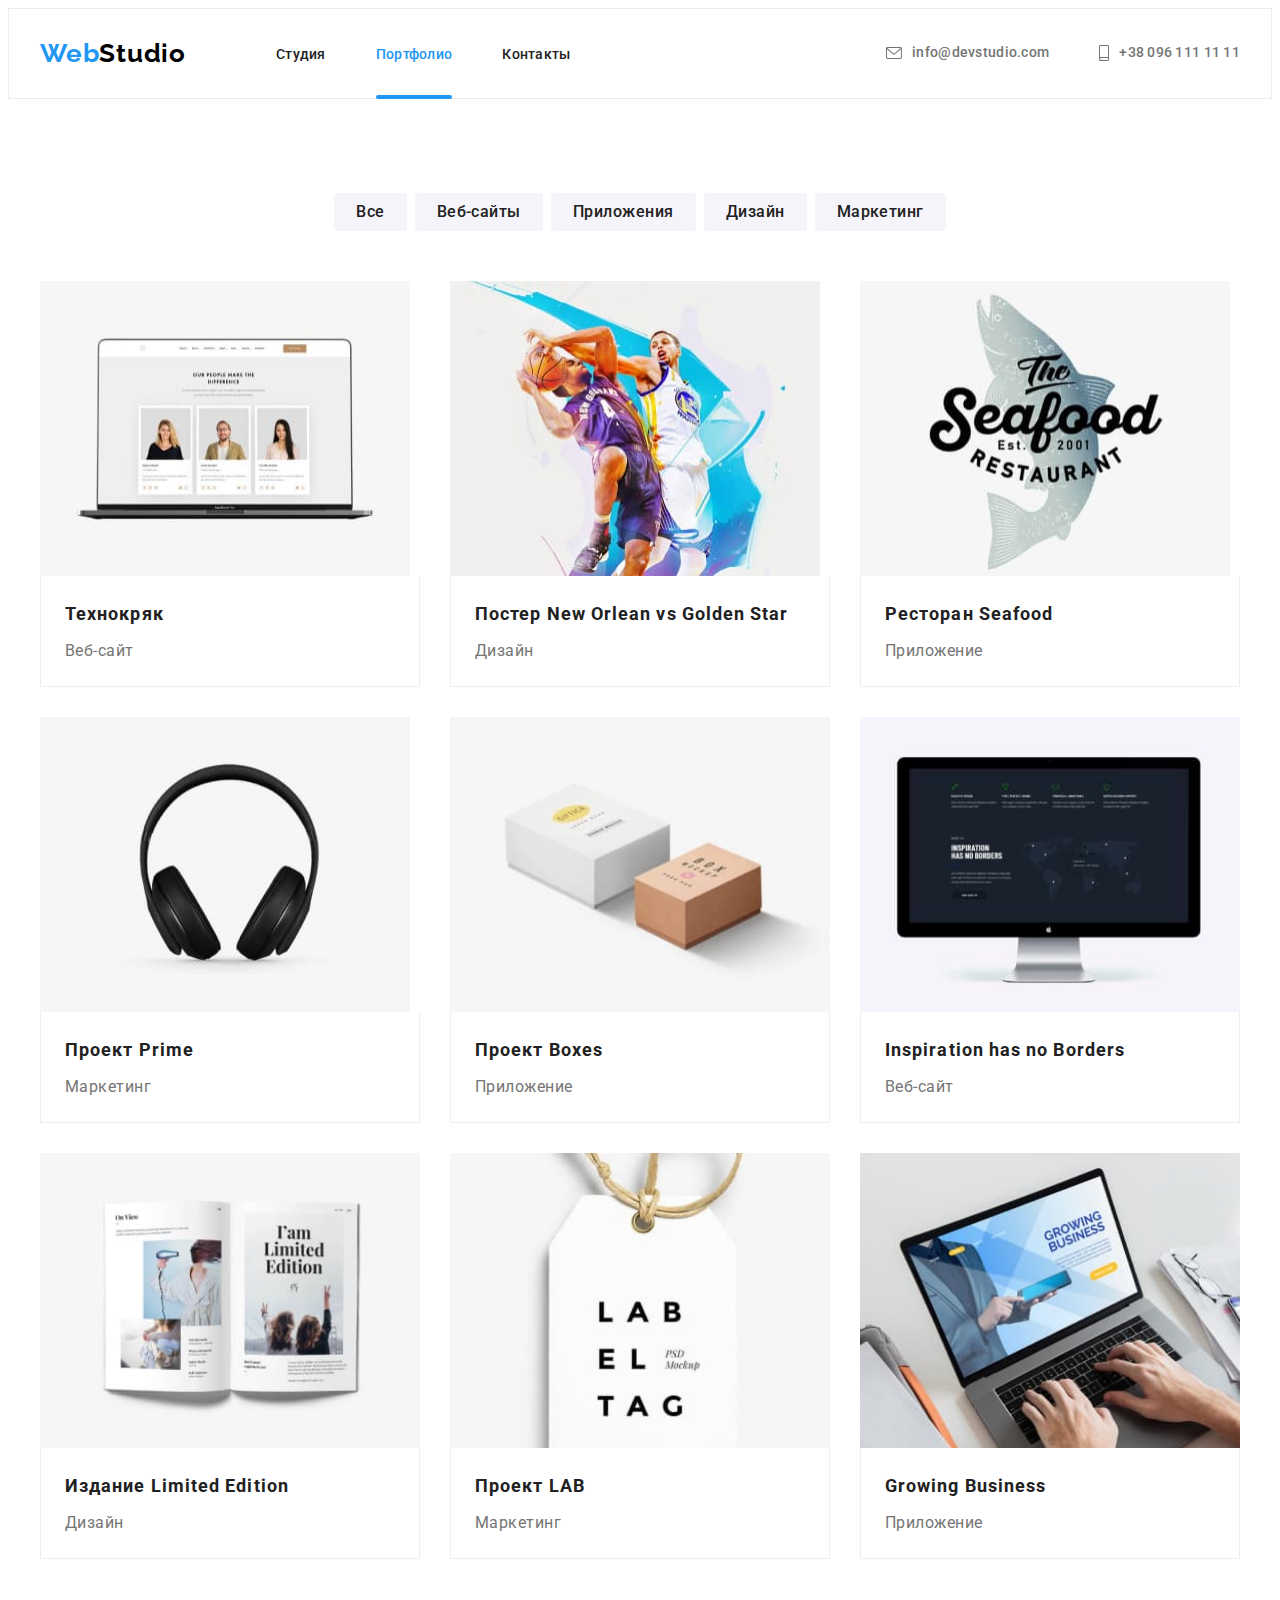
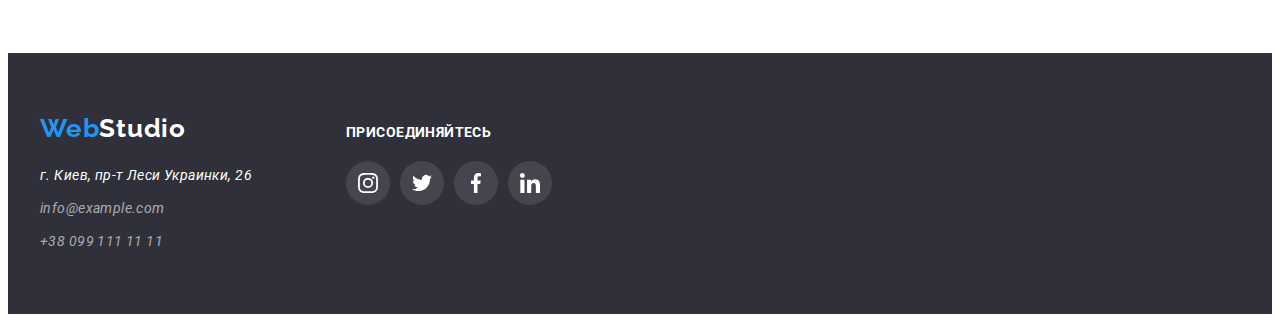
==== portfolio.html @ 046500df "Клонирует HW5" ====
<!DOCTYPE html>
<html lang="ru">
  <head>
    <meta charset="UTF-8" />
    <meta http-equiv="X-UA-Compatible" content="IE=edge" />
    <meta name="viewport" content="width=device-width, initial-scale=1.0" />
    <title>Portfolio</title>
    <link rel="preconnect" href="https://fonts.gstatic.com" />
    <link
      href="https://fonts.googleapis.com/css2?family=Raleway:wght@700&family=Roboto:wght@400;500;700;900&display=swap"
      rel="stylesheet"
    />
    <link
      rel="stylesheet"
      href="https://cdnjs.cloudflare.com/ajax/libs/modern-normalize/1.1.0/modern-normalize.min.css"
      integrity="sha512-wpPYUAdjBVSE4KJnH1VR1HeZfpl1ub8YT/NKx4PuQ5NmX2tKuGu6U/JRp5y+Y8XG2tV+wKQpNHVUX03MfMFn9Q=="
      crossorigin="anonymous"
      referrerpolicy="no-referrer"
    />
    <link rel="stylesheet" href="./css/styles.css" />
  </head>

  <body class="body">
    <header class="header">
      <div class="container header-container">
        <nav class="navigation">
          <a href="./index.html" lang="en" class="logo link"
            >Web<span class="logo-header">Studio</span></a
          >

          <ul class="nav-menu list">
            <li class="menu-item">
              <a class="menu-link link" href="./index.html">Студия</a>
            </li>
            <li class="menu-item">
              <a class="menu-link link current" href="./portfolio.html"
                >Портфолио</a
              >
            </li>
            <li class="menu-item">
              <a class="menu-link link" href="#">Контакты</a>
            </li>
          </ul>
        </nav>
        <ul class="connect-header list">
          <li class="connect-item">
            <a class="connect-link link" href="mailto:info@devstudio.com">
              <svg class="connect-link-icon" width="16" height="12">
                <use href="./images/icons.svg#email"></use>
              </svg>
              info@devstudio.com</a
            >
          </li>
          <li class="connect-item">
            <a class="connect-link link" href="tel:+380961111111">
              <svg class="connect-link-icon" width="10" height="16">
                <use href="./images/icons.svg#smartphone"></use>
              </svg>
              +38 096 111 11 11</a
            >
          </li>
        </ul>
      </div>
    </header>

    <main>
      <section class="portfolio section">
        <div class="container">
          <!--h1 Портфолио скрыт стилями-->
          <h1 class="visualy-hidden">Портфолио</h1>
          <!--сортировка по Портфолио-->
          <ul class="filter-list list">
            <li class="filter-item">
              <button class="filter-btn" type="button">Все</button>
            </li>
            <li class="filter-item">
              <button class="filter-btn" type="button">Веб-сайты</button>
            </li>
            <li class="filter-item">
              <button class="filter-btn" type="button">Приложения</button>
            </li>
            <li class="filter-item">
              <button class="filter-btn" type="button">Дизайн</button>
            </li>
            <li class="filter-item">
              <button class="filter-btn" type="button">Маркетинг</button>
            </li>
          </ul>

          <!--Проекты Портфолио(для сортировки)-->
          <h2 hidden>Портфолио</h2>
          <ul class="exemples-list list">
            <li class="exemples-item">
              <a href="#" class="exemples-link link">
                <figure class="exemples-conteiner">
                  <div class="exemples-overlay-box">
                    <img
                      class="exemples-img"
                      src="./images/pages/texnokrjk.jpg"
                      alt="Фото страницы веб-сайта Технокряк"
                      width="370"
                      height="295"
                    />
                    <p class="exemples-overlay-text">
                      Технокряк это современная площадка распространения
                      коронавируса. Компании используют эту платформу для
                      цифрового шпионажа и атак на защищённые сервера
                      конкурентов.
                    </p>
                  </div>
                  <figcaption class="exemples-card">
                    <h3 class="exemples-name">Технокряк</h3>
                    <p class="exemples-work">Веб-сайт</p>
                  </figcaption>
                </figure>
              </a>
            </li>
            <li class="exemples-item">
              <a href="#" class="exemples-link link">
                <figure class="exemples-conteiner">
                  <div class="exemples-overlay-box">
                    <img
                      class="exemples-img"
                      src="./images/pages/neworlean.jpg"
                      alt="Постер New Orlean vs Golden Star"
                      width="370"
                      height="295"
                    />
                    <p class="exemples-overlay-text">
                      Технокряк это современная площадка распространения
                      коронавируса. Компании используют эту платформу для
                      цифрового шпионажа и атак на защищённые сервера
                      конкурентов.
                    </p>
                  </div>
                  <figcaption class="exemples-card">
                    <h3 class="exemples-name">
                      Постер <span lang="en"> New Orlean vs Golden Star</span>
                    </h3>
                    <p class="exemples-work">Дизайн</p>
                  </figcaption>
                </figure>
              </a>
            </li>
            <li class="exemples-item">
              <a href="#" class="exemples-link link">
                <figure class="exemples-conteiner">
                  <div class="exemples-overlay-box">
                    <img
                      class="exemples-img"
                      src="./images/pages/seafood.jpg"
                      alt="Логотип ресторана Seafood"
                      width="370"
                      height="295"
                    />
                    <p class="exemples-overlay-text">
                      Технокряк это современная площадка распространения
                      коронавируса. Компании используют эту платформу для
                      цифрового шпионажа и атак на защищённые сервера
                      конкурентов.
                    </p>
                  </div>
                  <figcaption class="exemples-card">
                    <h3 class="exemples-name">
                      Ресторан <span lang="en">Seafood</span>
                    </h3>
                    <p class="exemples-work">Приложение</p>
                  </figcaption>
                </figure>
              </a>
            </li>
            <li class="exemples-item">
              <a href="#" class="exemples-link link">
                <figure class="exemples-conteiner">
                  <div class="exemples-overlay-box">
                    <img
                      class="exemples-img"
                      src="./images/pages/prime.jpg"
                      alt="Фото наушников"
                      width="370"
                      height="295"
                    />
                    <p class="exemples-overlay-text">
                      Технокряк это современная площадка распространения
                      коронавируса. Компании используют эту платформу для
                      цифрового шпионажа и атак на защищённые сервера
                      конкурентов.
                    </p>
                  </div>
                  <figcaption class="exemples-card">
                    <h3 class="exemples-name">
                      Проект <span lang="en">Prime</span>
                    </h3>
                    <p class="exemples-work">Маркетинг</p>
                  </figcaption>
                </figure>
              </a>
            </li>
            <li class="exemples-item">
              <a href="#" class="exemples-link link">
                <figure class="exemples-conteiner">
                  <div class="exemples-overlay-box">
                    <img
                      class="exemples-img"
                      src="./images/pages/boxes.jpg"
                      alt="Фото коробок"
                      width="390"
                      height="295"
                    />
                    <p class="exemples-overlay-text">
                      Технокряк это современная площадка распространения
                      коронавируса. Компании используют эту платформу для
                      цифрового шпионажа и атак на защищённые сервера
                      конкурентов.
                    </p>
                  </div>
                  <figcaption class="exemples-card">
                    <h3 class="exemples-name">
                      Проект <span lang="en">Boxes</span>
                    </h3>
                    <p class="exemples-work">Приложение</p>
                  </figcaption>
                </figure>
              </a>
            </li>
            <li class="exemples-item">
              <a href="#" class="exemples-link link">
                <figure class="exemples-conteiner">
                  <div class="exemples-overlay-box">
                    <img
                      class="exemples-img"
                      src="./images/pages/inspiration.jpg"
                      alt="Фото веб-сайта Inspiration has no Borders"
                      width="390"
                      height="295"
                    />
                    <p class="exemples-overlay-text">
                      Технокряк это современная площадка распространения
                      коронавируса. Компании используют эту платформу для
                      цифрового шпионажа и атак на защищённые сервера
                      конкурентов.
                    </p>
                  </div>
                  <figcaption class="exemples-card">
                    <h3 class="exemples-name" lang="en">
                      Inspiration has no Borders
                    </h3>
                    <p class="exemples-work">Веб-сайт</p>
                  </figcaption>
                </figure>
              </a>
            </li>
            <li class="exemples-item">
              <a href="#" class="exemples-link link">
                <figure class="exemples-conteiner">
                  <div class="exemples-overlay-box">
                    <img
                      class="exemples-img"
                      src="./images/pages/limited.jpg"
                      alt="Фото страницы издания Limited Edition"
                      width="390"
                      height="295"
                    />
                    <p class="exemples-overlay-text">
                      Технокряк это современная площадка распространения
                      коронавируса. Компании используют эту платформу для
                      цифрового шпионажа и атак на защищённые сервера
                      конкурентов.
                    </p>
                  </div>
                  <figcaption class="exemples-card">
                    <h3 class="exemples-name">
                      Издание <span lang="en">Limited Edition</span>
                    </h3>
                    <p class="exemples-work">Дизайн</p>
                  </figcaption>
                </figure>
              </a>
            </li>
            <li class="exemples-item">
              <a href="#" class="exemples-link link">
                <figure class="exemples-conteiner">
                  <div class="exemples-overlay-box">
                    <img
                      class="exemples-img"
                      src="./images/pages/lab.jpg"
                      alt="Фото логотапа проекта LAB"
                      width="390"
                      height="295"
                    />
                    <p class="exemples-overlay-text">
                      Технокряк это современная площадка распространения
                      коронавируса. Компании используют эту платформу для
                      цифрового шпионажа и атак на защищённые сервера
                      конкурентов.
                    </p>
                  </div>
                  <figcaption class="exemples-card">
                    <h3 class="exemples-name">
                      Проект <span lang="en">LAB</span>
                    </h3>
                    <p class="exemples-work">Маркетинг</p>
                  </figcaption>
                </figure>
              </a>
            </li>
            <li class="exemples-item">
              <a href="#" class="exemples-link link">
                <figure class="exemples-conteiner">
                  <div class="exemples-overlay-box">
                    <img
                      class="exemples-img"
                      src="./images/pages/growing.jpg"
                      alt="Фото страницы Приложения Growing Business на ноутбуке"
                      width="390"
                      height="295"
                    />
                    <p class="exemples-overlay-text">
                      Технокряк это современная площадка распространения
                      коронавируса. Компании используют эту платформу для
                      цифрового шпионажа и атак на защищённые сервера
                      конкурентов.
                    </p>
                  </div>
                  <figcaption class="exemples-card">
                    <h3 class="exemples-name" lang="en">Growing Business</h3>
                    <p class="exemples-work">Приложение</p>
                  </figcaption>
                </figure>
              </a>
            </li>
          </ul>
        </div>
      </section>
    </main>

    <footer class="footer">
      <div class="container footer-container">
        <div class="footer-left">
          <a href="./index.html" lang="en" class="logo link"
            >Web<span class="logo-footer">Studio</span></a
          >

          <address class="footer-address">
            <a
              class="footer-address-map link"
              href="https://goo.gl/maps/kzcwZxw4ZGiegETZ7"
              target="_blank"
              rel="noopener noreferrer"
              >г. Киев, пр-т Леси Украинки, 26</a
            >

            <ul class="list">
              <li class="footer-list">
                <a class="footer-address link" href="mailto:info@example.com"
                  >info@example.com</a
                >
              </li>
              <li class="footer-list">
                <a class="footer-address link" href="tel:+380991111111"
                  >+38 099 111 11 11</a
                >
              </li>
            </ul>
          </address>
        </div>
        <div class="footer-right">
          <p class="footer-right-title">присоединяйтесь</p>
          <ul class="footer-social-list list">
            <li class="footer-social-item">
              <a class="footer-social-link" href="#">
                <svg class="footer-social-icon" width="20" height="20">
                  <use href="./images/icons.svg#instagram"></use>
                </svg>
              </a>
            </li>
            <li class="footer-social-item">
              <a class="footer-social-link" href="#">
                <svg class="footer-social-icon" width="20" height="20">
                  <use href="./images/icons.svg#twitter"></use>
                </svg>
              </a>
            </li>
            <li class="footer-social-item">
              <a class="footer-social-link" href="#">
                <svg class="footer-social-icon" width="20" height="20">
                  <use href="./images/icons.svg#facebook"></use>
                </svg>
              </a>
            </li>
            <li class="footer-social-item">
              <a class="footer-social-link" href="#">
                <svg class="footer-social-icon" width="20" height="20">
                  <use href="./images/icons.svg#linkedin"></use>
                </svg>
              </a>
            </li>
          </ul>
        </div>
      </div>
    </footer>
  </body>
</html>
---- css/styles.css ----
:root {
  --accent-color: #2196f3;
  --primary-white-color: #ffffff;
  --title-text-color: #212121;
  --primary-text-color: #757575;
  --primary-black-color: #000000;
  --background-color-light: #f5f4fa;
  --social-color: #afb1b8;
}

h1,
h2,
h3,
h4,
h5,
h6,
p {
  margin-top: 0;
  margin-bottom: 0;
}

img {
  display: block;
  max-width: 100%;
}

.list {
  margin-top: 0;
  margin-bottom: 0;
  padding-left: 0%;
  list-style: none;
}

.link {
  text-decoration: none;
}
/*=============================*/
/*==========Container=========*/
.container {
  width: 1200px;
  padding-left: 15px;
  padding-right: 15px;
  margin: 0 auto;
}
/*==========Section===========*/
.section {
  padding-top: 94px;
  padding-bottom: 94px;
}
/*==============================*/
/*========COMPONENTS============*/
.section-title {
  font-weight: 700;
  font-size: 36px;
  line-height: 1.17;
  text-align: center;
  letter-spacing: 0.03em;
  color: var(--title-text-color);
  margin-bottom: 50px;
}
/*======END===COMPONENTS========*/
/*========hidden================*/
.visualy-hidden {
  position: absolute;
  clip: rect(0 0 0 0);
  width: 1px;
  height: 1px;
  margin: -1px;
}
/*====end==hidden===============*/
/* ===========header==========*/
.body {
  font-family: "Roboto", sans-serif;
  color: var(--primary-text-color);
  font-weight: 400;
  background-color: var(--primary-white-color);
}
/*==Logo==*/
.logo {
  margin-right: 90px;

  font-family: "Raleway", sans-serif;
  font-weight: 700;
  font-size: 26px;
  line-height: 1.19;
  letter-spacing: 0.03em;
  color: var(--accent-color);
}
.logo-header {
  color: var(--primary-black-color);
}
.logo-footer {
  color: var(--primary-white-color);
}
/*=END= Logo=*/
.header {
  padding-top: 24px;
  padding-bottom: 25px;
  border: 1px solid #ececec;
}
.header-container {
  display: flex;
  align-items: center;
  justify-content: space-between;
}

.navigation {
  display: flex;
  align-items: center;
}

.nav-menu {
  display: flex;
  align-items: center;
}

.menu-item:not(:last-child) {
  margin-right: 50px;
}

.menu-item {
  position: relative;
}
.menu-link {
  padding-top: 12px;
  padding-bottom: 32px; /*для увеличения площади кликабельности + after кликабельный*/
  font-weight: 500;
  font-size: 14px;
  line-height: 1.14;
  letter-spacing: 0.02em;
  color: var(--title-text-color);

  transition: color 250ms cubic-bezier(0.4, 0, 0.2, 1);
}

.menu-link:hover,
.menu-link:focus {
  color: var(--accent-color);
}
.menu-link.current {
  color: var(--accent-color);
}

.current::after {
  position: absolute;
  left: 0;
  bottom: 0;
  content: "";
  display: inline-block;
  width: 100%;
  height: 4px;
  background: var(--accent-color);
  border-radius: 2px;

  transform: translateY(36px);
}
.connect-header {
  display: flex;
  align-items: center;
}

.connect-item:not(:last-child) {
  margin-right: 50px;
}

.connect-link {
  display: flex;
  align-items: center;
  padding-top: 12px;
  padding-bottom: 12px; /*для увеличения площади кликабельности*/
  font-weight: 500;
  font-size: 14px;
  line-height: 1.14;
  letter-spacing: 0.02em;
  color: var(--primary-text-color);
  fill: var(--primary-text-color);

  transition: color 250ms cubic-bezier(0.4, 0, 0.2, 1),
    fill 250ms cubic-bezier(0.4, 0, 0.2, 1);
}

.connect-link:hover,
.connect-link:focus {
  color: var(--accent-color);
  fill: var(--accent-color);
}

.connect-link-icon {
  margin-right: 10px;
}
/* ===========END=== header==========*/

/*=============hero============*/
.hero {
  background-color: #2f303a;
  background-image: linear-gradient(
      rgba(47, 48, 58, 0.4),
      rgba(47, 48, 58, 0.4)
    ),
    url(../images/hero.jpg);
  background-size: cover;
  background-repeat: no-repeat;
  background-position: center;
  max-width: 1600px;
  min-height: 600px;
  margin: 0 auto;
  text-align: center;
  padding-top: 200px;
  padding-bottom: 200px;
}
.hero-titel {
  font-weight: 900;
  font-size: 44px;
  line-height: 1.36;
  text-align: center;
  letter-spacing: 0.06em;
  text-transform: uppercase;

  color: var(--primary-white-color);
  margin-bottom: 30px;
}
.hero-btn {
  padding: 10px 32px;
  box-shadow: 0px 4px 4px rgba(0, 0, 0, 0.15);
  border-radius: 4px;
  border: none;

  font-family: inherit;
  font-weight: 700;
  font-size: 16px;
  line-height: 1.88;
  letter-spacing: 0.06em;

  color: var(--primary-white-color);
  background-color: var(--accent-color);
  cursor: pointer;

  transition: background-color 250ms cubic-bezier(0.4, 0, 0.2, 1),
    color 250ms cubic-bezier(0.4, 0, 0.2, 1);
}

.hero-btn:hover,
.hero-btn:focus {
  background-color: #188ce8;
  color: var(--primary-white-color);
}
/*=============END=== hero============*/

/*==========Преимущества - edvantages====*/

.edvantages-item:not(:last-child) {
  margin-right: 30px;
}

.edvantages-list {
  display: flex;
}

.edvantages-icon-conteiner {
  display: flex;
  justify-content: center;
  align-items: center;
  height: 120px;
  margin-bottom: 30px;
  background-color: var(--background-color-light);
  border-radius: 4px;
}
.edvantages-title {
  margin-bottom: 10px;
  font-weight: 700;
  font-size: 14px;
  line-height: 1.14;
  letter-spacing: 0.03em;
  text-transform: uppercase;
  color: var(--title-text-color);
}
.edvantages-description {
  font-size: 14px;
  line-height: 1.71;
  letter-spacing: 0.03em;
}
/*========== END===   Преимущества - edvantages====*/

/*==========benefits Чем мы занимаемся======*/
.benefits-list {
  display: flex;
  margin-top: -30px;
  margin-left: -30px;
}

.benefits-item {
  flex-basis: calc((100% - 90px) / 3);
  margin-top: 30px;
  margin-left: 30px;
}

.benefits-card {
  position: relative;
}
.benefits-title {
  position: absolute;
  left: 0;
  bottom: 0;
  width: 100%;

  font-weight: 700;
  font-size: 14px;
  line-height: 1.14;
  text-align: center;
  letter-spacing: 0.03em;
  text-transform: uppercase;
  color: var(--primary-white-color);
  background: rgba(47, 48, 58, 0.8);

  padding-top: 27px;
  padding-bottom: 27px;
}

/*==========END===  benefits Чем мы занимаемся======*/

/*==========Team Наша команда======*/
.team {
  background-color: var(--background-color-light);
}

.team-list {
  display: flex;
  flex-wrap: wrap; /* на случай увеличениея кол-во членов команды*/
  margin-left: -30px;
  margin-top: -30px;
}

.team-item {
  flex-basis: calc((100% - 120) / 4);
  margin-left: 30px;
  margin-top: 30px;
  box-shadow: 0px 1px 3px rgba(0, 0, 0, 0.12), 0px 1px 1px rgba(0, 0, 0, 0.14),
    0px 2px 1px rgba(0, 0, 0, 0.2);
  border-radius: 0px 0px 4px 4px;
}

.team-name {
  margin-bottom: 10px;
  font-weight: 500;
  font-size: 16px;
  line-height: 1.19;
  text-align: center;
  letter-spacing: 0.03em;
  color: var(--title-text-color);
}

.team-profession {
  font-size: 16px;
  line-height: 1.19;
  text-align: center;
  letter-spacing: 0.03em;
  margin-bottom: 16px;
}

.team-social-list {
  display: flex;
  justify-content: center;
  justify-content: space-between;
}
.team-social-item {
  width: 44px;
  height: 44px;
}
.team-social-link {
  display: flex;
  justify-content: center;
  align-items: center;
  width: 100%;
  height: 100%;
  border-radius: 50%;
  fill: var(--social-color);

  transition: fill 250ms cubic-bezier(0.4, 0, 0.2, 1),
    background-color 250ms cubic-bezier(0.4, 0, 0.2, 1);
}

.team-social-link:hover,
.team-social-link:focus {
  fill: var(--primary-white-color);
  background-color: var(--accent-color);
}

.team-card {
  padding: 30px 30px;
  background-color: var(--primary-white-color);
}
/*==========END=== Team Наша команда======*/

/*=========Clients====Постоянные клтенты===*/
.clients-list {
  display: flex;
  flex-wrap: wrap;
  margin-top: -30px;
  margin-right: -30px;
}

.clients-item-link {
  display: flex;
  justify-content: center;
  align-items: center;
  width: 170px;
  height: 92px;
  border: 1px solid #afb1b8;
  border-radius: 4px;
  fill: var(--social-color);

  transition: fill 250ms cubic-bezier(0.4, 0, 0.2, 1),
    border-color 250ms cubic-bezier(0.4, 0, 0.2, 1);
}

.clients-item-link:hover,
.clients-item-link:focus {
  fill: var(--accent-color);
  border-color: var(--accent-color);
}
.clients-item {
  margin-top: 30px;
  margin-right: 30px;
  flex-basis: calc((100% - 180px) / 6);
}
/*=========END===Clients====Постоянные клтенты===*/

/*==========Footer============*/
.footer {
  background-color: #2f303a;
  padding-top: 60px;
  padding-bottom: 60px;
}

.footer-address {
  margin-top: 20px;
}
.footer-address-map {
  font-size: 14px;
  line-height: 1.71;
  letter-spacing: 0.03em;
  color: var(--primary-white-color);
}

.footer-list {
  margin-top: 9px;
}

.footer-address {
  font-size: 14px;
  line-height: 1.71;
  letter-spacing: 0.03em;
  color: rgba(255, 255, 255, 0.6);

  transition: color 250ms cubic-bezier(0.4, 0, 0.2, 1);
}
.footer-address:hover,
.footer-address:focus {
  color: var(--accent-color);
}

.footer-container {
  display: flex;
}
.footer-left {
  margin-right: 70px;
}
.footer-right {
  margin-top: 12px;
}
.footer-right-title {
  font-weight: 700;
  font-size: 14px;
  line-height: 1.14;
  letter-spacing: 0.03em;
  text-transform: uppercase;
  color: var(--primary-white-color);
  margin-bottom: 20px;
}
.footer-social-list {
  display: flex;
  justify-content: center;
  justify-content: space-between;
}

.footer-social-item {
  width: 44px;
  height: 44px;
}
.footer-social-item:not(:last-child) {
  margin-right: 10px;
}

.footer-social-link {
  display: flex;
  justify-content: center;
  align-items: center;
  width: 100%;
  height: 100%;
  fill: var(--primary-white-color);
  background: rgba(255, 255, 255, 0.1);
  border-radius: 50%;

  transition: background-color 250ms cubic-bezier(0.4, 0, 0.2, 1);
}
.footer-social-link:hover,
.footer-social-link:focus {
  background-color: var(--accent-color);
}
/*==========END=== Footer======*/

/*=======Backdrop============*/
.backdrop {
  position: fixed;
  top: 0;
  left: 0;
  width: 100vw;
  height: 100vh;
  background-color: rgba(0, 0, 0, 0.2);

  transition: opacity 250ms linear, visibility 250ms linear;
}
.modal {
  position: absolute;
  top: 50%;
  left: 50%;
  width: 528px;
  height: 581px;
  background-color: var(--primary-white-color);
  box-shadow: 0px 1px 3px rgba(0, 0, 0, 0.12), 0px 1px 1px rgba(0, 0, 0, 0.14),
    0px 2px 1px rgba(0, 0, 0, 0.2);
  border-radius: 4px;

  transform: translate(-50%, -50%);
}

.close-btn {
  display: flex;
  justify-content: center;
  align-items: center;
  position: absolute;
  top: 8px;
  right: 8px;
  width: 30px;
  height: 30px;
  background: var(--primary-white-color);
  border: 1px solid rgba(0, 0, 0, 0.1);
  border-radius: 50%;
  padding: 0;
  cursor: pointer;
}

.is-hidden {
  opacity: 0;
  visibility: hidden;
  pointer-events: none;
}
/*====END==Backdrop==========*/
/*=======END==Index==========*/
/*=============================*/
/*******************************/
/*==============================*/
/*==========Portfolio===========*/
/*=====Filter====*/
.filter-list {
  display: flex;
  justify-content: center;

  margin-bottom: 50px;
}

.filter-item:not(:last-child) {
  margin-right: 8px;
}
.filter-btn {
  padding: 6px 22px;
  font-family: inherit;
  font-weight: 500;
  font-size: 16px;
  line-height: 1.62;
  text-align: center;
  letter-spacing: 0.03em;
  color: var(--title-text-color);
  background-color: #f5f4fa;
  border-radius: 4px;
  border: none;
  cursor: pointer;

  transition: color 250ms cubic-bezier(0.4, 0, 0.2, 1),
    background-color 250ms cubic-bezier(0.4, 0, 0.2, 1),
    box-shadow 250ms cubic-bezier(0.4, 0, 0.2, 1);
}
.filter-btn:hover,
.filter-btn:focus {
  color: var(--primary-white-color);
  background-color: var(--accent-color);
  box-shadow: 0px 3px 1px rgba(0, 0, 0, 0.1), 0px 1px 2px rgba(0, 0, 0, 0.08),
    0px 2px 2px rgba(0, 0, 0, 0.12);
}
/*=====END== Filter=============*/

/*===========Exemples===========*/
.exemples-list {
  display: flex;
  flex-wrap: wrap;
  margin-left: -30px;
  margin-top: -30px;
}

.exemples-item {
  flex-basis: calc((100% - 90px) / 3);
  margin-left: 30px;
  margin-top: 30px;
}

.exemples-conteiner {
  margin: 0 0;
}
.exemples-card {
  text-align: left;
  padding: 20px 24px;
  border: 1px solid #eeeeee;
  border-top: none;
}
.exemples-name {
  margin-bottom: 4px;
  font-weight: 700;
  font-size: 18px;
  line-height: 2;
  letter-spacing: 0.06em;
  color: var(--title-text-color);
}

.exemples-work {
  font-size: 16px;
  line-height: 1.88;
  letter-spacing: 0.03em;
  color: var(--primary-text-color);
}
.exemples-link {
  display: block;
  width: 100%;
  height: 100%;

  transition: box-shadow 250ms cubic-bezier(0.4, 0, 0.2, 1);
}
.exemples-link:hover,
.exemples-link:focus {
  box-shadow: 0px 1px 1px rgba(0, 0, 0, 0.12), 0px 4px 4px rgba(0, 0, 0, 0.06),
    1px 4px 6px rgba(0, 0, 0, 0.16);
}
/*=====overlay==*/
.exemples-overlay-box {
  position: relative;
  overflow: hidden;
}
.exemples-overlay-text {
  position: absolute;
  top: 100%;
  left: 0;
  width: 100%;
  height: 100%;
  padding: 63px 24px;

  font-size: 18px;
  line-height: 1.56;
  letter-spacing: 0.03em;
  color: var(--primary-white-color);
  overflow: auto;
  background: rgba(33, 150, 243, 0.9);

  transition: transform 250ms cubic-bezier(0.4, 0, 0.2, 1);
}
.exemples-link:hover .exemples-overlay-text,
.exemples-link:focus .exemples-overlay-text {
  transform: translateY(-100%);
}
/*===END==overlay=====*/

/*=====END====Exemples============*/ ;
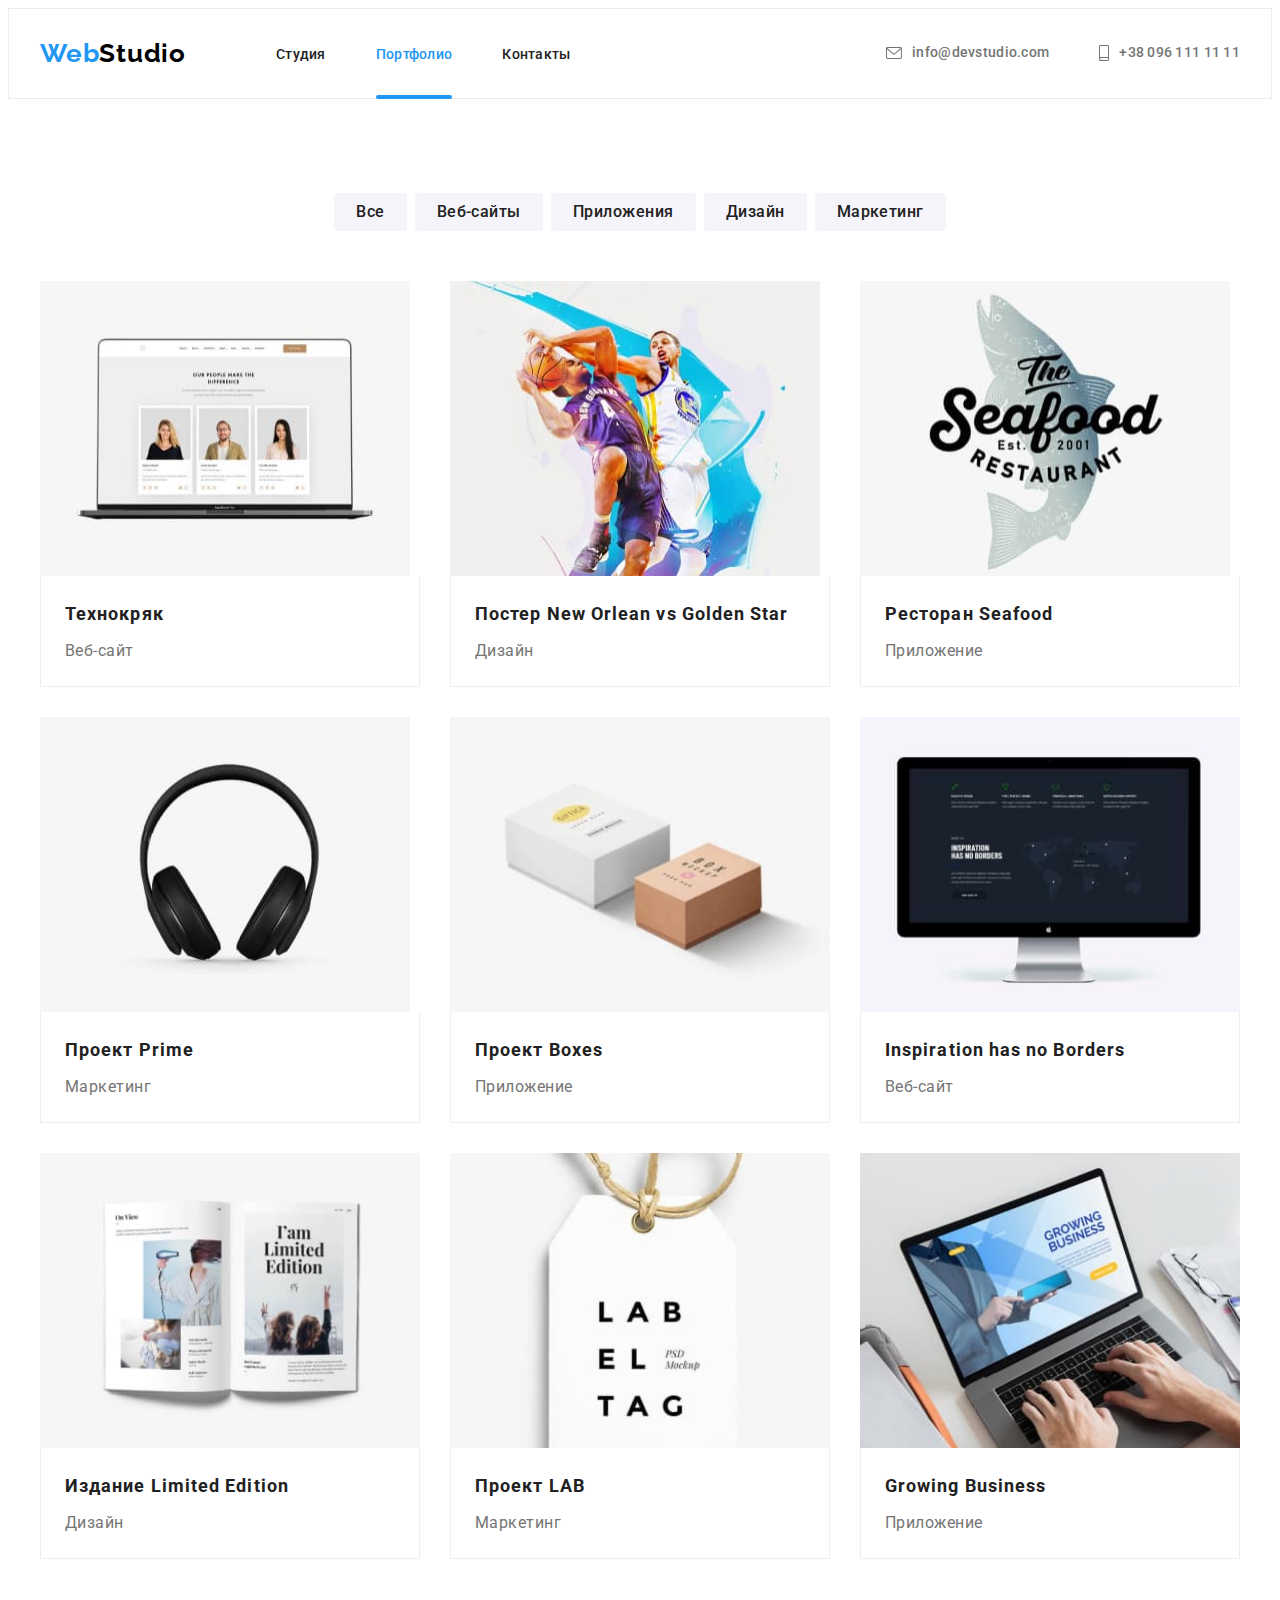
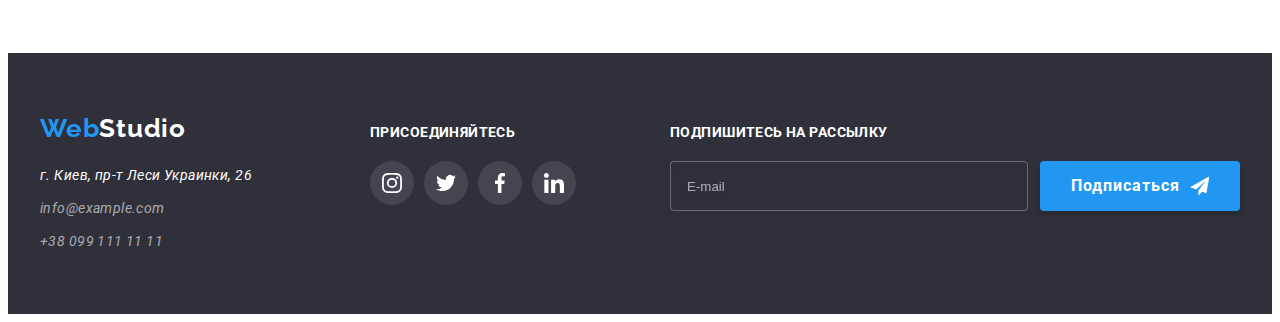
==== commit 9867c502: "Оформляет футер на стр.Портфолио" ====
--- a/portfolio.html
+++ b/portfolio.html
@@ -334,32 +334,22 @@
       </section>
     </main>
 
+    <!--=======Footer====================-->
     <footer class="footer">
       <div class="container footer-container">
         <div class="footer-left">
-          <a href="./index.html" lang="en" class="logo link"
-            >Web<span class="logo-footer">Studio</span></a
-          >
-
+          <a href="./index.html" lang="en" class="logo link">Web<span class="logo-footer">Studio</span></a>
+    
           <address class="footer-address">
-            <a
-              class="footer-address-map link"
-              href="https://goo.gl/maps/kzcwZxw4ZGiegETZ7"
-              target="_blank"
-              rel="noopener noreferrer"
-              >г. Киев, пр-т Леси Украинки, 26</a
-            >
-
+            <a class="footer-address-map link" href="https://goo.gl/maps/kzcwZxw4ZGiegETZ7" target="_blank"
+              rel="noopener noreferrer">г. Киев, пр-т Леси Украинки, 26</a>
+    
             <ul class="list">
               <li class="footer-list">
-                <a class="footer-address link" href="mailto:info@example.com"
-                  >info@example.com</a
-                >
+                <a class="footer-address link" href="mailto:info@example.com">info@example.com</a>
               </li>
               <li class="footer-list">
-                <a class="footer-address link" href="tel:+380991111111"
-                  >+38 099 111 11 11</a
-                >
+                <a class="footer-address link" href="tel:+380991111111">+38 099 111 11 11</a>
               </li>
             </ul>
           </address>
@@ -397,6 +387,18 @@
             </li>
           </ul>
         </div>
+        <div class="footer-newsletter">
+          <p class="newsletter-title">Подпишитесь на рассылку</p>
+          <form class="newsletter-form">
+            <input class="newsletter-input" type="email" name="user-name" placeholder="E-mail" />
+            <button type="submit" class="component-btn newsletter-btn">
+              Подписаться
+              <svg class="newsletter-btn-icon" width="24" height="24">
+                <use href="./images/icons.svg#icon-send"></use>
+              </svg>
+            </button>
+          </form>
+        </div>
       </div>
     </footer>
   </body>
--- a/css/styles.css
+++ b/css/styles.css
@@ -58,14 +58,43 @@
   color: var(--title-text-color);
   margin-bottom: 50px;
 }
+.component-btn{
+  width: 200px;
+  height: 50px;
+  padding: 10px 31px;
+  text-align: center;
+  
+  font-family: inherit;
+  font-weight: 700;
+  font-size: 16px;
+  line-height: 1.87;
+  letter-spacing: 0.06em;
+  box-shadow: 0px 4px 4px rgba(0, 0, 0, 0.15);
+  border-radius: 4px;
+  border: 0;
+  
+  color: var(--primary-white-color);
+  background-color: var(--accent-color);
+  cursor: pointer;
+
+  transition: background-color 250ms cubic-bezier(0.4, 0, 0.2, 1);
+
+  }
+  .component-btn:hover,
+  .component-btn:focus {
+  background-color: #188ce8;
+}
 /*======END===COMPONENTS========*/
 /*========hidden================*/
 .visualy-hidden {
-  position: absolute;
-  clip: rect(0 0 0 0);
-  width: 1px;
-  height: 1px;
-  margin: -1px;
+  position: absolute !important;
+  clip: rect(1px 1px 1px 1px); /* IE6, IE7 */
+  clip: rect(1px, 1px, 1px, 1px,);
+  padding: 0 !important;
+  border: 0 !important;
+  height: 1px !important;
+  width: 1px !important;
+  overflow: hidden;
 }
 /*====end==hidden===============*/
 /* ===========header==========*/
@@ -219,31 +248,6 @@
   color: var(--primary-white-color);
   margin-bottom: 30px;
 }
-.hero-btn {
-  padding: 10px 32px;
-  box-shadow: 0px 4px 4px rgba(0, 0, 0, 0.15);
-  border-radius: 4px;
-  border: none;
-
-  font-family: inherit;
-  font-weight: 700;
-  font-size: 16px;
-  line-height: 1.88;
-  letter-spacing: 0.06em;
-
-  color: var(--primary-white-color);
-  background-color: var(--accent-color);
-  cursor: pointer;
-
-  transition: background-color 250ms cubic-bezier(0.4, 0, 0.2, 1),
-    color 250ms cubic-bezier(0.4, 0, 0.2, 1);
-}
-
-.hero-btn:hover,
-.hero-btn:focus {
-  background-color: #188ce8;
-  color: var(--primary-white-color);
-}
 /*=============END=== hero============*/
 
 /*==========Преимущества - edvantages====*/
@@ -461,10 +465,9 @@
 
 .footer-container {
   display: flex;
-}
-.footer-left {
-  margin-right: 70px;
-}
+  justify-content: space-between;
+}
+
 .footer-right {
   margin-top: 12px;
 }
@@ -507,6 +510,59 @@
 .footer-social-link:focus {
   background-color: var(--accent-color);
 }
+
+/*=====newsletter=====*/
+.footer-newsletter {
+  margin-top: 12px;
+}
+.newsletter-title {
+  font-weight: bold;
+  font-size: 14px;
+  line-height: 1.14;
+  letter-spacing: 0.03em;
+  text-transform: uppercase;
+  color: var(--primary-white-color);
+}
+.newsletter-form {
+  display: flex;
+  justify-content: center;
+  align-items: center;
+  margin-top: 20px;
+}
+.newsletter-input {
+  width: 358px;
+  height: 50px;
+  margin-right: 12px;
+  padding-left: 16px;
+
+  color: var(--primary-white-color);
+  background-color: transparent;
+  border: 1px solid rgba(255, 255, 255, 0.3);
+  box-sizing: border-box;
+  filter: drop-shadow(0px 4px 4px rgba(0, 0, 0, 0.15));
+  border-radius: 4px;
+
+  transition: border-color 250ms cubic-bezier(0.4, 0, 0.2, 1);
+}
+
+.newsletter-input::placeholder{
+  color: rgba(255, 255, 255, 0.6);
+}
+.newsletter-input:focus{
+  outline: none;
+  border-color: var(--accent-color);
+}
+
+.newsletter-btn {
+  display: flex;
+  align-items: center;
+  justify-content: center;
+}
+
+.newsletter-btn-icon {
+  margin-left: 10px;
+}
+/*===END===newsletter====*/
 /*==========END=== Footer======*/
 
 /*=======Backdrop============*/
@@ -526,6 +582,7 @@
   left: 50%;
   width: 528px;
   height: 581px;
+  padding: 40px;
   background-color: var(--primary-white-color);
   box-shadow: 0px 1px 3px rgba(0, 0, 0, 0.12), 0px 1px 1px rgba(0, 0, 0, 0.14),
     0px 2px 1px rgba(0, 0, 0, 0.2);
@@ -555,6 +612,143 @@
   visibility: hidden;
   pointer-events: none;
 }
+/*------Form-------*/
+.modal-form {
+  display: flex;
+  flex-direction: column;
+}
+
+.modal-form-title {
+  margin-bottom: 12px;
+
+  font-weight: 700;
+  font-size: 20px;
+  line-height: 1.15;
+  text-align: center;
+  letter-spacing: 0.03em;
+
+  color: var(--title-text-color);
+}
+
+.modal-form-label {
+  margin-bottom: 10px;
+
+  font-weight: normal;
+  font-size: 12px;
+  line-height: 1.17;
+  letter-spacing: 0.01em;
+}
+
+.modal-form-wrapper {
+  position: relative;
+  display: block;
+   margin-top: 4px;
+}
+
+.modal-form-input {
+  width: 100%;
+  height: 40px;
+  padding-left: 42px;
+
+  border: 1px solid rgba(33, 33, 33, 0.2);
+  box-sizing: border-box;
+  border-radius: 4px;
+
+  cursor: pointer;
+
+  transition: border-color 250ms cubic-bezier(0.4, 0, 0.2, 1);
+}
+
+.modal-form-icon {
+  position: absolute;
+  left: 12px;
+  top: 50%;
+  cursor: pointer;
+  transform: translateY(-50%);
+
+  transition: fil 250ms cubic-bezier(0.4, 0, 0.2, 1);
+}
+
+.modal-form-input:focus{
+  outline: none;
+  border-color: var(--accent-color);
+}
+
+.modal-form-input:focus +.modal-form-icon{
+  fill: var(--accent-color);
+}
+
+
+.modal-form-comment {
+  resize: none;
+  width: 100%;
+  height: 120px;
+  padding: 12px 16px;
+  margin-top: 4px;
+
+  font-weight: normal;
+  font-size: 12px;
+  line-height: 1.17;
+  letter-spacing: 0.01em;
+  color: rgba(117, 117, 117, 0.5)
+  
+  border: 1px solid rgba(33, 33, 33, 0.2);
+  box-sizing: border-box;
+  border-radius: 4px;
+
+  cursor: pointer;
+
+  transition: border-color 250ms cubic-bezier(0.4, 0, 0.2, 1);
+}
+
+.modal-form-comment::placeholder{
+  color: rgba(117, 117, 117, 0.5);
+}
+
+.modal-form-comment:focus {
+  outline: none;
+  border-color: var(--accent-color);
+}
+
+.modal-form-contract-label{
+  display: flex;
+  align-items: center;
+  width: 100%;
+  height: 24px;
+  margin-top: 10px;
+  padding-left: 13px;
+  margin-bottom: 30px;
+
+  font-weight: normal;
+  font-size: 14px;
+  line-height: 1.71;
+  letter-spacing: 0.03em;
+  color: var(--primary-text-color);
+}
+
+.modal-form-contract-label::before{
+  content: "";
+  display: block;
+  width: 16px;
+  height: 15px;
+  border: 1px solid #212121;
+  margin-right: 7px;
+  cursor: pointer;
+
+  transition: background-color 250ms cubic-bezier(0.4, 0, 0.2, 1);
+
+}
+.modal-form-contract-checkbox:checked + .modal-form-contract-label::before{
+  border: none;
+  background-image: url(../images/icon-check.svg);
+}
+.modal-form-contract-checkbox:focus + .modal-form-contract-label::before{
+  border-color: var(--accent-color);
+}
+.form-btn {
+  margin: 0 auto;
+}
+
 /*====END==Backdrop==========*/
 /*=======END==Index==========*/
 /*=============================*/
@@ -587,8 +781,8 @@
   cursor: pointer;
 
   transition: color 250ms cubic-bezier(0.4, 0, 0.2, 1),
-    background-color 250ms cubic-bezier(0.4, 0, 0.2, 1),
-    box-shadow 250ms cubic-bezier(0.4, 0, 0.2, 1);
+  background-color 250ms cubic-bezier(0.4, 0, 0.2, 1),
+  box-shadow 250ms cubic-bezier(0.4, 0, 0.2, 1);
 }
 .filter-btn:hover,
 .filter-btn:focus {
